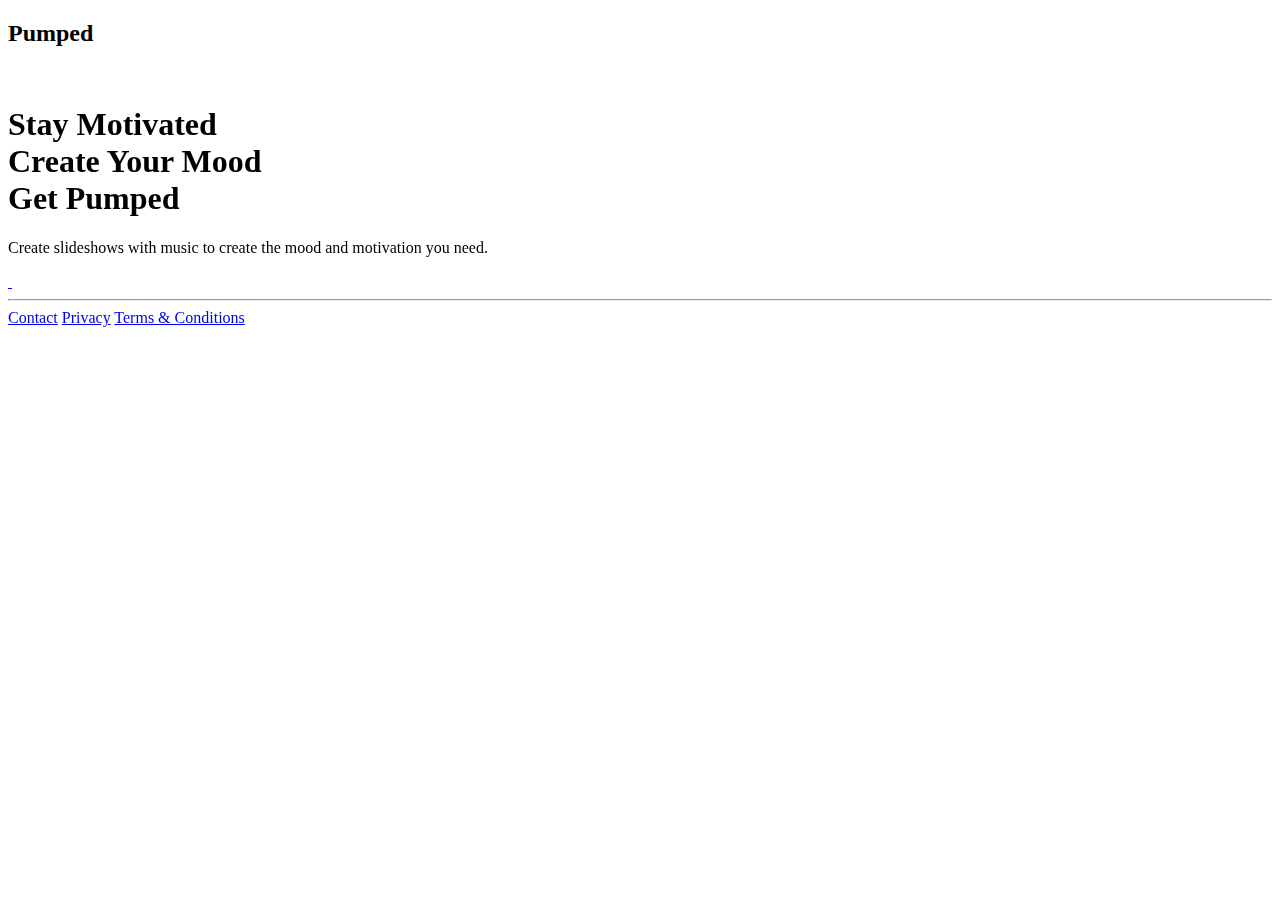
==== public/index.html @ 301001f3 "move index wth" ====
<!DOCTYPE html>
<html lang="en">
  <head>
    <meta charset="UTF-8" />
    <meta http-equiv="X-UA-Compatible" content="IE=edge" />
    <meta name="viewport" content="width=device-width, initial-scale=1.0" />
    <link rel="icon" href="images/favicon.png" />
    <link rel="stylesheet" href="assets/css/style.css" />
    <link href="https://unpkg.com/aos@2.3.1/dist/aos.css" rel="stylesheet" />
    <title>Pumped</title>
  </head>

  <body>
    <!-- HEADER START -->

    <header class="header">
      <div class="_container">
        <div class="">
          <h2>Pumped</h3>
        </div>
      </div>
    </header>
    <div class="_overlay"></div>
    <div class="space"></div>

    <!-- HEADER END -->

    <!-- FIND THINGS START -->

    <div class="find_things" id="findthings">
      <div class="_container">
        <div class="row">
          <div class="details_img" data-aos="zoom-out" data-aos-duration="1000">
            <img src="assets/images/details.png" alt="" />
          </div>
          <div class="find_things_content">
            <h1 data-aos="fade-down" data-aos-duration="1000">
              Stay Motivated
              <br />
              Create Your Mood
              <br />
              Get Pumped
            </h1>
            <p data-aos="fade-up" data-aos-duration="1020">
              Create slideshows with music to create the mood and motivation you
              need.
            </p>
            <div class="social">
              <a
                href="https://apps.apple.com/us/app/whatado/id1586867120?itsct=apps_box_badge&amp;itscg=30200"
              >
                <img
                  data-aos="zoom-in"
                  data-aos-duration="1020"
                  src="assets/images/app-store.png"
                  alt=""
                />
              </a>
              <a
                href="https://play.google.com/store/apps/details?id=io.whatado&pcampaignid=pcampaignidMKT-Other-global-all-co-prtnr-py-PartBadge-Mar2515-1"
              >
                <img
                  data-aos="zoom-in"
                  data-aos-duration="1020"
                  src="assets/images/google-play.png"
                  alt=""
                />
              </a>
            </div>
          </div>
        </div>
      </div>
    </div>
    <div class="copyright">
      <div class="_container">
        <hr />
        <div
          data-aos="fade"
          data-aos-offset="0"
          data-aos-duration="1000"
          class="copyright_links"
        >
          <a href="support.html">Contact</a>
          <a href="privacy.html">Privacy</a>
          <a href="terms.html">Terms & Conditions</a>
        </div>
      </div>
    </div>

    <!-- SCRIPTS -->

    <script src="https://unpkg.com/aos@2.3.1/dist/aos.js"></script>
    <script>
      AOS.init({
        once: true,
      })
    </script>
    <script>
      let scroll_up = document.querySelectorAll('.scroll_up')
      const scrollTo_Section = (thisa, sec_id) => {
        let element = document.getElementById(sec_id)
        const yOffset = -107
        if (element) {
          const y =
            element.getBoundingClientRect().top + window.pageYOffset + yOffset
          window.scrollTo({ top: y, behavior: 'smooth' })
        }
        for (var j = 0; j < scroll_up.length; j++) {
          scroll_up[j].classList.remove('active')
        }
        thisa.classList.add('active')
      }
    </script>
    <script src="assets/js/app.js"></script>
  </body>
</html>
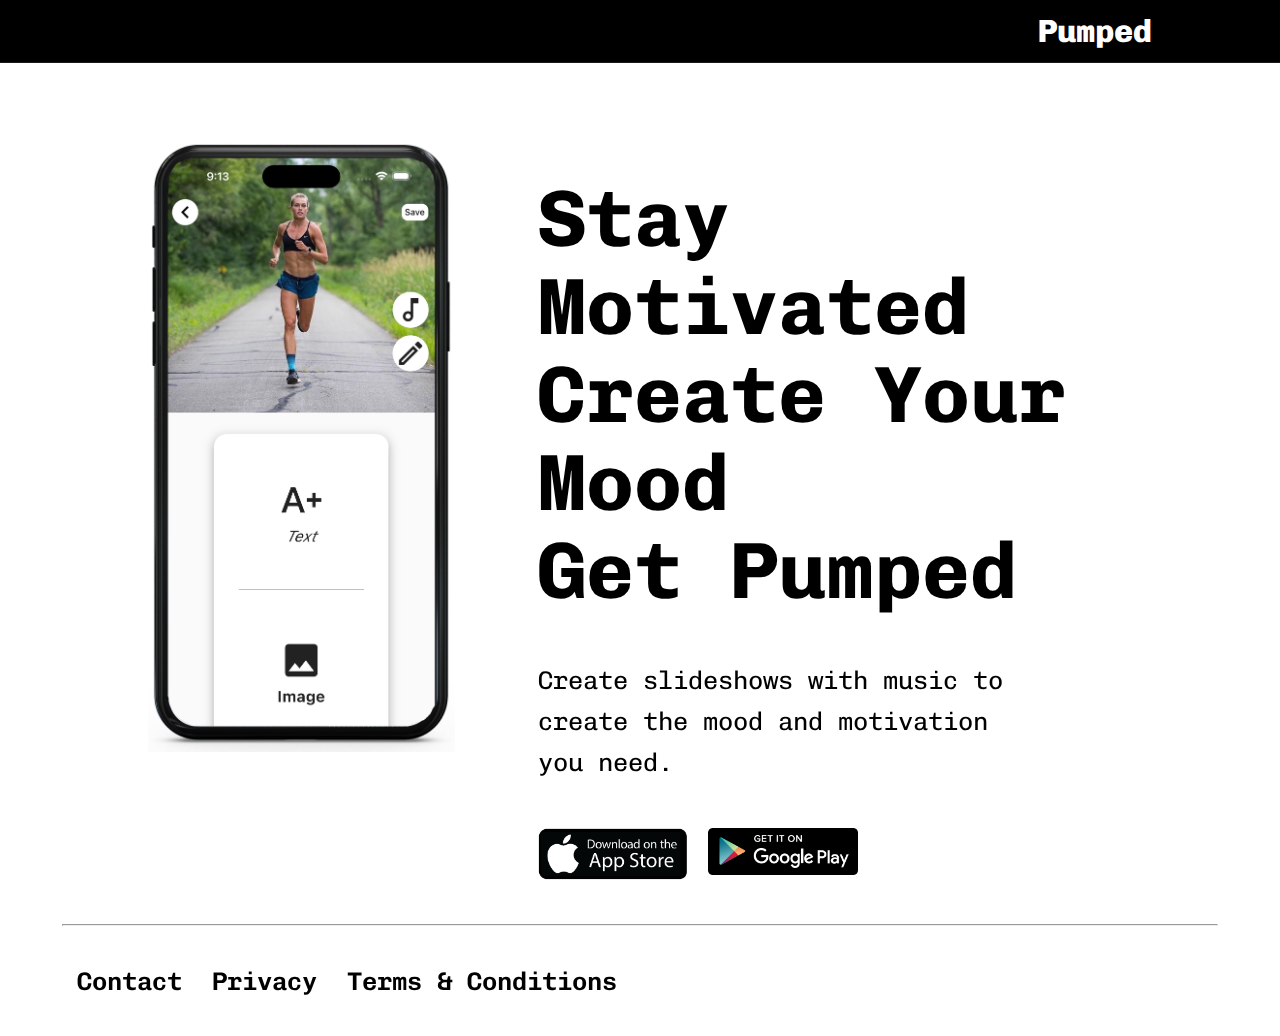
==== commit b075fd74: "get rid of bad links" ====
--- a/public/index.html
+++ b/public/index.html
@@ -47,7 +47,7 @@
             </p>
             <div class="social">
               <a
-                href="https://apps.apple.com/us/app/whatado/id1586867120?itsct=apps_box_badge&amp;itscg=30200"
+                href="#"
               >
                 <img
                   data-aos="zoom-in"
@@ -57,7 +57,7 @@
                 />
               </a>
               <a
-                href="https://play.google.com/store/apps/details?id=io.whatado&pcampaignid=pcampaignidMKT-Other-global-all-co-prtnr-py-PartBadge-Mar2515-1"
+                href="#"
               >
                 <img
                   data-aos="zoom-in"
--- a/public/assets/css/style.css
+++ b/public/assets/css/style.css
@@ -0,0 +1,703 @@
+* {
+  margin: 0;
+  padding: 0;
+  box-sizing: border-box;
+}
+
+html,
+body {
+  overflow-x: hidden;
+}
+
+html {
+  font-size: 16px;
+}
+
+@font-face {
+  font-family: ChivoMono-Bold;
+  src: url("../fonts/ChivoMono-ExtraBold.ttf");
+}
+
+@font-face {
+  font-family: ChivoMono;
+  src: url("../fonts/ChivoMono-VariableFont_wght.ttf");
+}
+
+h1 {
+  font-family: ChivoMono;
+  font-size: 5rem;
+  line-height: 1.1;
+}
+
+a {
+  cursor: pointer;
+}
+
+p,
+li,
+a {
+  font-family: ChivoMono;
+}
+
+h2 {
+  font-size: 2rem;
+  font-family: ChivoMono-Bold;
+}
+
+p {
+  font-size: 1.6rem;
+  line-height: 1.2;
+}
+
+strong {
+  color: black;
+}
+
+.row {
+  width: 100%;
+  display: flex;
+  justify-content: space-between;
+}
+
+.toggle_btn {
+  display: none;
+}
+
+.space {
+  width: 100%;
+  height: 130px;
+}
+
+.header {
+  width: 100%;
+  padding: 12px 0;
+  background: black;
+  border-bottom: 1px solid #80808033;
+  position: fixed;
+  left: 0;
+  z-index: 9999999999;
+}
+
+._container {
+  width: 80%;
+  max-width: 1200px;
+  margin: 0 auto;
+}
+
+.header h2 {
+  color: white;
+}
+
+.header ._container {
+  display: flex;
+  align-items: center;
+  justify-content: space-between;
+  flex-direction: row-reverse;
+}
+
+.logo_brand {
+  width: 200px;
+}
+
+.logo_brand img {
+  width: 100%;
+}
+
+.nav_list {
+  width: max-content;
+  display: flex;
+  align-items: center;
+}
+
+.nav_list a {
+  margin: 0 15px;
+  text-decoration: none;
+  color: #000;
+  font-weight: 600;
+  display: flex;
+}
+
+.light_btn {
+  background: #109eec;
+  border: 0;
+  border-radius: 20px;
+  padding: 10px 15px;
+  color: #fff;
+}
+
+._overlay {
+  display: none;
+}
+
+/* FIND THINGS */
+
+.find_things {
+  width: 100%;
+  height: max-content;
+}
+
+.find_things .row {
+  justify-content: space-between;
+  align-items: flex-start;
+}
+
+.find_things_imgcontent {
+  width: 30%;
+}
+
+.find_things_imgcontent video {
+  width: 100%;
+  height: 90vh;
+}
+
+.find_things_content {
+  width: 60%;
+  display: flex;
+  padding-top: 45px;
+  flex-direction: column;
+}
+
+.find_things_content p {
+  margin: 45px 0;
+  width: 80%;
+  line-height: 1.6;
+}
+
+.social {
+  display: flex;
+}
+
+.social img {
+  width: 150px;
+}
+
+.social img:nth-child(1) {
+  margin-right: 20px;
+}
+
+/* JOIN US */
+
+.join_us {
+  width: 100%;
+  margin: 100px 0;
+  height: max-content;
+}
+
+.join_us .row {
+  justify-content: space-between;
+  align-items: center;
+}
+
+.join_us_content {
+  width: 50%;
+  padding-left: 47px;
+}
+
+.join_us_content p {
+  width: 80%;
+  margin-top: 50px;
+}
+
+.join_us_imgcontent {
+  width: 50%;
+}
+
+.join_us_imgcontent img {
+  width: 100%;
+  object-fit: contain;
+  height: 90vh;
+}
+
+/* GROUP */
+
+.group {
+  width: 100%;
+  margin: 100px 0;
+}
+
+.group .row {
+  justify-content: space-between;
+  align-items: center;
+}
+
+.group_imgcontent {
+  width: 30%;
+}
+
+.group_imgcontent img {
+  width: 100%;
+  height: 90vh;
+  object-fit: contain;
+}
+
+.group_content {
+  width: 60%;
+  display: flex;
+  flex-direction: column;
+}
+
+.group_content p {
+  margin: 50px 0;
+  width: 85%;
+}
+
+.group_content ul {
+  padding-left: 20px;
+}
+
+.group_content ul li {
+  font-size: 1.6rem;
+  line-height: 1.2;
+}
+
+/* DETAILS */
+
+.details {
+  width: 100%;
+}
+
+.details h1 {
+  margin: 0 10px;
+  text-align: center;
+}
+
+.details_container {
+  width: 90%;
+  margin: 50px auto;
+  height: 100%;
+}
+
+.details_list {
+  margin-top: 50px;
+}
+
+.details_list div {
+  display: flex;
+  align-items: flex-start;
+  margin: 30px 0;
+}
+
+html .mt_5 {
+  margin-top: 5rem;
+}
+
+.details_list div p {
+  margin-left: 10px;
+  margin-top: 10px;
+  font-weight: 600;
+}
+
+.details_list img {
+  width: 30px;
+}
+
+.details_img {
+  width: 30%;
+  margin: 0 20px;
+}
+
+.details_img img {
+  width: 100%;
+  height: 70vh;
+  object-fit: contain;
+}
+
+/* CHAT */
+
+.chat {
+  width: 100%;
+  margin: 100px 0;
+}
+
+.chat_content {
+  width: 60%;
+  padding-top: 80px;
+}
+
+.chat_content h1 {
+  margin-bottom: 60px;
+}
+
+.chat_content p {
+  font-weight: 500;
+}
+
+.chat_imgcontent {
+  width: 35%;
+}
+
+.chat_imgcontent img {
+  width: 100%;
+  height: 90vh;
+  object-fit: contain;
+}
+
+/* FOOTER */
+
+.footer {
+  width: 100%;
+}
+
+.footer ._container {
+  flex-direction: column;
+  align-items: center;
+  justify-content: center;
+  text-align: center;
+}
+
+.footer_mainimg {
+  width: 80%;
+  object-fit: contain;
+}
+
+.footer .social {
+  justify-content: center;
+  margin: 50px 0;
+}
+
+/* COPYRIGHT */
+
+.copyright {
+  width: 100%;
+}
+
+.follow_us {
+  display: flex;
+}
+
+.follow_us img {
+  width: 35px;
+  object-fit: contain;
+  margin: 0 15px;
+  transition: 0.5s all;
+}
+
+.follow_us img:hover {
+  transform: translateY(-10px);
+}
+
+.copyright hr {
+  margin: 40px auto;
+  width: 96%;
+}
+
+.copyright ._container {
+  width: 94%;
+  max-width: 1600px;
+}
+
+.copyright_links {
+  width: 96%;
+  margin: 0 auto 40px auto;
+  display: flex;
+  align-items: center;
+}
+
+.copyright_links img {
+  width: 60px;
+  margin-right: 10px;
+  object-fit: contain;
+}
+
+.copyright_links a {
+  color: #000;
+  font-size: 1.6rem;
+  font-style: normal;
+  text-decoration: none;
+  margin: 0 15px;
+  font-weight: 600;
+}
+
+/* NEWSLETTER */
+
+.newsletter {
+  width: 100%;
+  height: 200px;
+  margin: 100px 0;
+  display: flex;
+  align-items: center;
+  flex-direction: column;
+  justify-content: center;
+  background-color: #f7941d29;
+}
+
+.newsletter div {
+  width: 100%;
+  max-width: 500px;
+  height: 35px;
+  display: flex;
+  align-items: center;
+  margin-top: 20px;
+}
+
+.newsletter h2 {
+  margin: 0 10px;
+  text-align: center;
+}
+
+.newsletter input {
+  border: 1px solid;
+  border-right: 0;
+  width: 100%;
+  height: 35px;
+  outline: none;
+  padding-left: 20px;
+  font-size: 1.2rem;
+  border-radius: 20px 0px 0px 20px;
+}
+
+.newsletter button {
+  border-radius: 0px 20px 20px 0px;
+  height: 36px;
+  width: 110px;
+  font-size: 1rem;
+  cursor: pointer;
+  padding: 0 10px;
+  border: none;
+  color: #fff;
+  background-color: black;
+}
+
+@media screen and (min-width: 1700px) {
+  html {
+    font-size: 20px;
+  }
+  ._container {
+    width: 90%;
+    max-width: 1500px;
+  }
+  .details_img img {
+    height: 80vh;
+  }
+  .social img {
+    width: 220px;
+  }
+}
+
+@media screen and (min-width: 1900px) {
+  ._container {
+    max-width: 1650px;
+  }
+  .social img {
+    width: 250px;
+  }
+}
+
+@media screen and (min-width: 2000px) {
+  html {
+    font-size: 22px;
+  }
+  ._container {
+    max-width: 1700px;
+  }
+  .details_img img {
+    height: 85vh;
+  }
+}
+
+@media screen and (min-width: 2200px) {
+  html {
+    font-size: 24px;
+  }
+  ._container {
+    max-width: 1900px;
+  }
+  .details_img img {
+    height: 90vh;
+  }
+}
+
+@media screen and (max-width: 1200px) {
+  ._container {
+    width: 94%;
+  }
+}
+
+@media screen and (max-width: 992px) {
+  .toggle_btn {
+    display: block;
+    border: none;
+    box-sizing: border-box;
+    background: none;
+    cursor: pointer;
+    width: 25px;
+  }
+  .toggle_btn img {
+    width: 100%;
+  }
+  .nav_list {
+    position: fixed;
+    min-height: 100vh;
+    flex-direction: column;
+    width: 300px;
+    right: -1000px;
+    transition: 0.7s ease;
+    top: 90px;
+    background: #000000c9;
+    justify-content: flex-start;
+    padding-top: 100px;
+  }
+  .open_navbar {
+    right: 0;
+  }
+  ._overlay {
+    width: 100%;
+    min-height: 100vh;
+    background-color: #0000003d;
+    position: fixed;
+    left: 0;
+    top: 0;
+    z-index: 99;
+  }
+  .nav_list a {
+    margin: 15px 0;
+    color: #fff;
+  }
+  .details_img img {
+    height: unset;
+  }
+  p,
+  .copyright_links a,
+  .group_content ul li {
+    font-size: 1.2rem;
+  }
+  .find_things .row {
+    flex-direction: column-reverse;
+  }
+  .find_things_imgcontent {
+    width: 100%;
+    margin-top: 50px;
+  }
+  .find_things_content {
+    width: 100%;
+  }
+  .find_things_content p {
+    width: 100%;
+  }
+  .join_us .row {
+    flex-direction: column;
+  }
+  .join_us_content,
+  .join_us_imgcontent {
+    width: 100%;
+  }
+  .join_us_content {
+    margin-bottom: 50px;
+    padding-left: 0;
+  }
+  .group .row {
+    flex-direction: column-reverse;
+  }
+  .group_content {
+    width: 100%;
+    margin-bottom: 50px;
+    padding-left: 0;
+  }
+  .group_imgcontent {
+    width: 100%;
+    text-align: center;
+    padding-left: 0;
+  }
+  .details_img {
+    width: 100%;
+  }
+  .chat .row {
+    flex-direction: column;
+  }
+  .chat_content {
+    width: 100%;
+    margin-bottom: 50px;
+  }
+  .chat_imgcontent {
+    width: 100%;
+  }
+  .group_content p {
+    width: 100%;
+  }
+}
+
+@media screen and (max-width: 768px) {
+  h1 {
+    font-size: 3.8rem;
+  }
+  .details_container .row {
+    flex-direction: column;
+    align-items: center;
+  }
+  .details_list {
+    margin-top: 0;
+  }
+  .details_img img {
+    margin: 40px 0;
+  }
+  ._container {
+    width: 90%;
+  }
+  .details_img img {
+    height: 90vh;
+    object-fit: contain;
+  }
+  html .mt_5 {
+    margin-top: unset;
+  }
+  .chat {
+    margin: 50px 0;
+  }
+  .chat_content {
+    padding-top: 0;
+  }
+  .group_content {
+    align-items: center;
+  }
+  .group_content p {
+    text-align: center;
+  }
+}
+
+@media screen and (max-width: 556px) {
+  .copyright_links {
+    flex-direction: column;
+  }
+  .copyright_links a {
+    margin: 10px 0;
+  }
+  .copyright_links img {
+    margin-bottom: 20px;
+    margin-right: 0;
+  }
+}
+
+@media screen and (max-width: 500px) {
+  .newsletter div {
+    width: 90%;
+  }
+  .chat_content h1,
+  .join_us_content h1 {
+    width: 100%;
+  }
+  h1 {
+    font-size: 3rem;
+  }
+}
+
+@media screen and (max-width: 425px) {
+  .follow_us img {
+    width: 25px;
+    margin: 0 10px;
+  }
+  .social img {
+    width: 125px;
+  }
+}
+
+@media screen and (max-width: 381px) {
+  h1 {
+    font-size: 2.6rem;
+  }
+}
+
+@media screen and (max-width: 345px) {
+  .find_things_content h1 {
+    width: 300px;
+  }
+}
